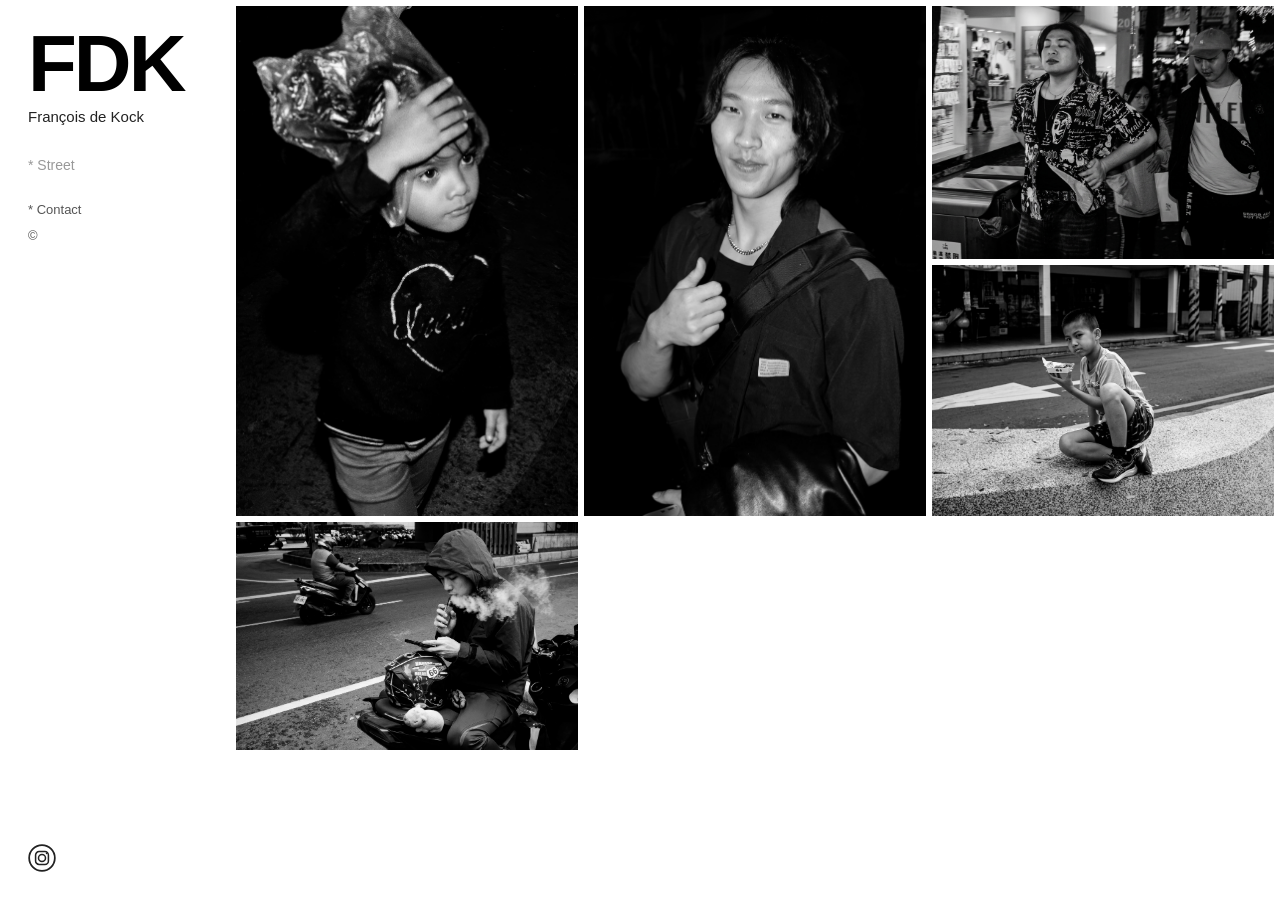
==== index.html @ 41fe5fa0 "Initial commit — FDK street photography portfolio Static site with masonry grid, single-image viewer" ====
<!DOCTYPE html>
<html lang="en">
<head>
  <meta charset="UTF-8">
  <meta name="viewport" content="width=device-width, initial-scale=1.0">
  <title>FDK — Street Photography</title>
  <link rel="stylesheet" href="style.css">
</head>
<body>

  <aside class="sidebar">
    <div class="sidebar-top">
      <a href="/" class="logo">FDK</a>
      <div class="name">Fran&ccedil;ois de Kock</div>

      <nav class="nav-main">
        <a href="/" class="nav-link active">* Street</a>
      </nav>

      <nav class="nav-secondary">
        <a href="#" class="nav-link small">* Contact</a>
        <a href="#" class="nav-link small">&copy;</a>
      </nav>
    </div>

    <div class="sidebar-bottom">
      <div class="social">
        <a href="https://www.instagram.com/frankdek45" target="_blank" rel="noopener" class="social-icon" aria-label="Instagram">
          <svg viewBox="0 0 24 24" width="28" height="28"><circle cx="12" cy="12" r="11" fill="none" stroke="currentColor" stroke-width="1.5"/><rect x="6.5" y="6.5" width="11" height="11" rx="3" fill="none" stroke="currentColor" stroke-width="1.3"/><circle cx="12" cy="12" r="3" fill="none" stroke="currentColor" stroke-width="1.3"/><circle cx="16" cy="8" r="0.8" fill="currentColor"/></svg>
        </a>
      </div>
    </div>
  </aside>

  <main class="content" id="content">
    <!-- Grid view (landing page) -->
    <div class="grid" id="grid"></div>

    <!-- Single image view (gallery) -->
    <div class="single-view hidden" id="singleView">
      <img class="single-img" id="singleImg" src="" alt="">
    </div>
  </main>

  <!-- Gallery controls in sidebar bottom area -->
  <div class="gallery-controls hidden" id="galleryControls">
    <div class="caption" id="caption"></div>
    <div class="controls-nav">
      <a href="#" id="prevLink" class="control-link">prev</a>
      <span class="control-sep">/</span>
      <a href="#" id="nextLink" class="control-link">next</a>
    </div>
    <a href="#" id="thumbsLink" class="control-link">show thumbnails</a>
  </div>

  <script src="gallery.js"></script>
</body>
</html>
---- style.css ----
*, *::before, *::after {
  margin: 0;
  padding: 0;
  box-sizing: border-box;
}

body {
  background: #fff;
  color: #222;
  font-family: 'Helvetica Neue', Helvetica, Arial, sans-serif;
  min-height: 100vh;
  -webkit-font-smoothing: antialiased;
}

/* ── Sidebar ── */
.sidebar {
  position: fixed;
  top: 0;
  left: 0;
  width: 230px;
  height: 100vh;
  padding: 28px 28px 24px;
  display: flex;
  flex-direction: column;
  justify-content: space-between;
  z-index: 100;
  background: #fff;
}

.sidebar-top {
  display: flex;
  flex-direction: column;
}

.logo {
  font-size: 80px;
  font-weight: 900;
  color: #000;
  text-decoration: none;
  line-height: 0.9;
  letter-spacing: -3px;
}

.name {
  font-size: 15px;
  font-weight: 400;
  color: #222;
  margin-top: 8px;
  margin-bottom: 28px;
}

.nav-main {
  display: flex;
  flex-direction: column;
  gap: 4px;
  margin-bottom: 20px;
}

.nav-link {
  color: #222;
  text-decoration: none;
  font-size: 14px;
  font-weight: 700;
  line-height: 1.8;
  transition: color 0.2s;
}

.nav-link:hover {
  color: #000;
}

.nav-link.active {
  color: #999;
  font-weight: 400;
}

.nav-secondary {
  display: flex;
  flex-direction: column;
  gap: 2px;
}

.nav-link.small {
  font-size: 13px;
  font-weight: 400;
  color: #555;
}

.nav-link.small:hover {
  color: #000;
}

/* ── Social icons ── */
.sidebar-bottom {
  margin-top: auto;
  transition: opacity 0.2s;
}

/* Hide social icons when gallery controls are visible */
body.single-active .sidebar-bottom {
  opacity: 0;
  pointer-events: none;
}

.social {
  display: flex;
  gap: 8px;
}

.social-icon {
  color: #222;
  transition: color 0.2s;
}

.social-icon:hover {
  color: #666;
}

/* ── Gallery controls (shown in single view) ── */
.gallery-controls {
  position: fixed;
  bottom: 24px;
  left: 28px;
  width: 174px;
  z-index: 100;
}

.caption {
  font-size: 14px;
  font-weight: 700;
  color: #222;
  margin-bottom: 8px;
}

.controls-nav {
  margin-bottom: 4px;
}

.control-link {
  font-size: 13px;
  color: #555;
  text-decoration: none;
}

.control-link:hover {
  color: #000;
}

.control-sep {
  font-size: 13px;
  color: #999;
  margin: 0 2px;
}

/* ── Content area ── */
.content {
  margin-left: 230px;
  min-height: 100vh;
}

/* ── Grid (landing/thumbnails) ── */
.grid {
  display: grid;
  grid-template-columns: repeat(3, 1fr);
  gap: 6px;
  padding: 6px;
}

.grid-item {
  overflow: hidden;
  cursor: pointer;
  line-height: 0;
}

.grid-item img {
  width: 100%;
  height: 100%;
  object-fit: cover;
  display: block;
  transition: opacity 0.3s;
  pointer-events: none;
}

.grid-item img:hover {
  opacity: 0.85;
}

/* Varied row heights for visual interest */
.grid-item.tall {
  grid-row: span 2;
}

/* ── Single image view ── */
.single-view {
  display: flex;
  align-items: center;
  justify-content: center;
  padding: 16px;
  height: 100vh;
}

.single-img {
  max-width: 100%;
  max-height: calc(100vh - 32px);
  object-fit: contain;
  display: block;
  pointer-events: none;
}

/* ── Utility ── */
.hidden {
  display: none !important;
}

/* ── Responsive ── */
@media (max-width: 900px) {
  .sidebar {
    position: relative;
    width: 100%;
    height: auto;
    padding: 20px;
    flex-direction: row;
    flex-wrap: wrap;
    align-items: center;
    gap: 12px;
  }

  .sidebar-top {
    flex-direction: row;
    align-items: center;
    gap: 16px;
    flex-wrap: wrap;
  }

  .logo {
    font-size: 36px;
  }

  .name {
    margin: 0;
  }

  .nav-main {
    flex-direction: row;
    gap: 12px;
    margin-bottom: 0;
  }

  .nav-secondary {
    flex-direction: row;
    gap: 12px;
  }

  .content {
    margin-left: 0;
  }

  .gallery-controls {
    position: relative;
    bottom: auto;
    left: auto;
    width: 100%;
    padding: 12px 20px;
  }

  .grid {
    grid-template-columns: repeat(2, 1fr);
  }

  .grid-item.tall {
    grid-row: span 1;
  }
}

@media (max-width: 500px) {
  .grid {
    grid-template-columns: 1fr;
  }
}
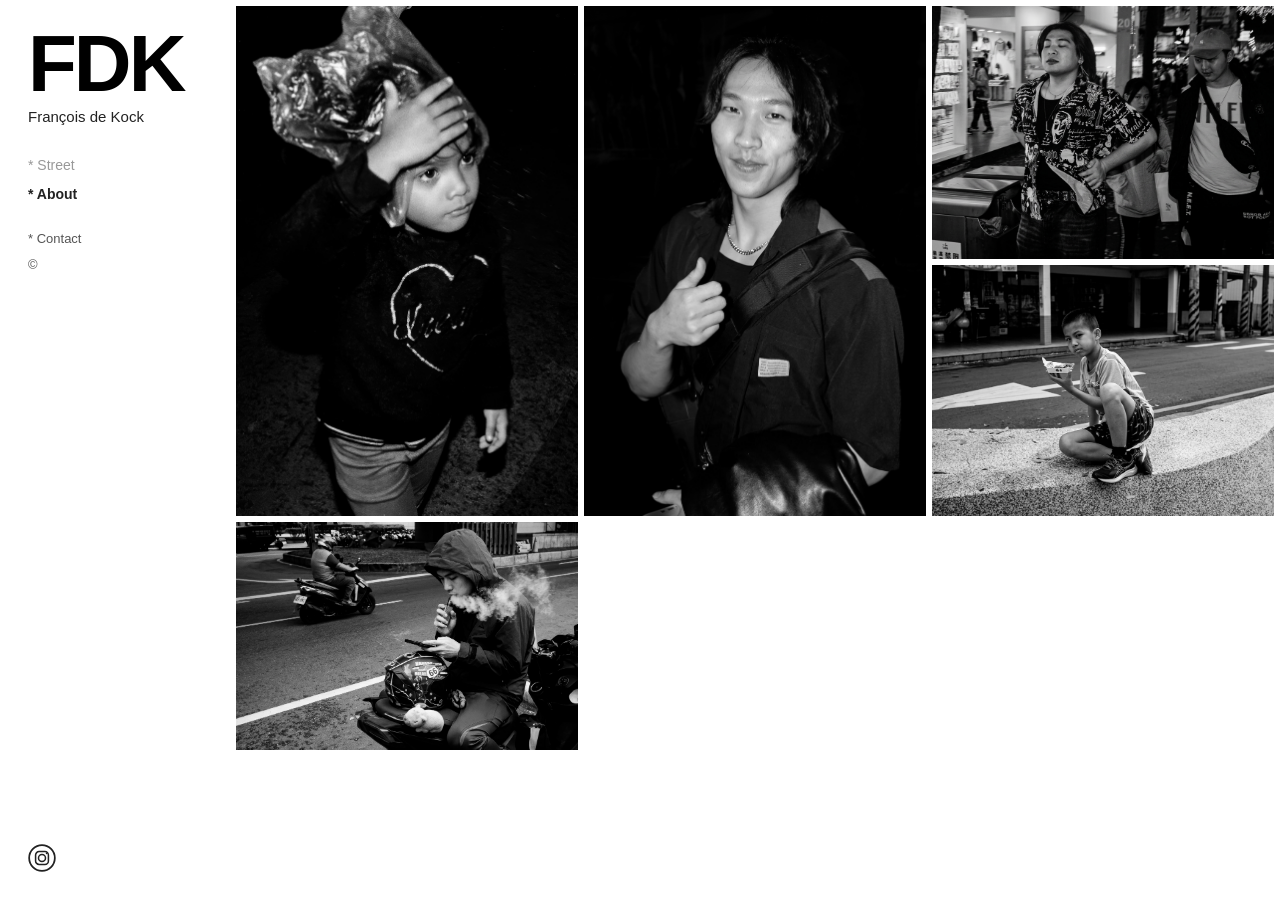
==== commit e7fd3947: "Add About page with English and Traditional Chinese bio Co-Authored-By: Claude Opus 4.6 <noreply@ant" ====
--- a/index.html
+++ b/index.html
@@ -15,6 +15,7 @@
 
       <nav class="nav-main">
         <a href="/" class="nav-link active">* Street</a>
+        <a href="about.html" class="nav-link">* About</a>
       </nav>
 
       <nav class="nav-secondary">
--- a/style.css
+++ b/style.css
@@ -205,6 +205,30 @@
   object-fit: contain;
   display: block;
   pointer-events: none;
+}
+
+/* ── About page ── */
+.about {
+  padding: 40px 48px 60px;
+  max-width: 720px;
+}
+
+.about-text p {
+  font-size: 15px;
+  line-height: 1.8;
+  color: #333;
+  margin-bottom: 16px;
+}
+
+.about-chinese {
+  margin-top: 40px;
+  padding-top: 32px;
+  border-top: 1px solid #ddd;
+}
+
+.about-chinese p {
+  font-size: 15px;
+  line-height: 2;
 }
 
 /* ── Utility ── */
